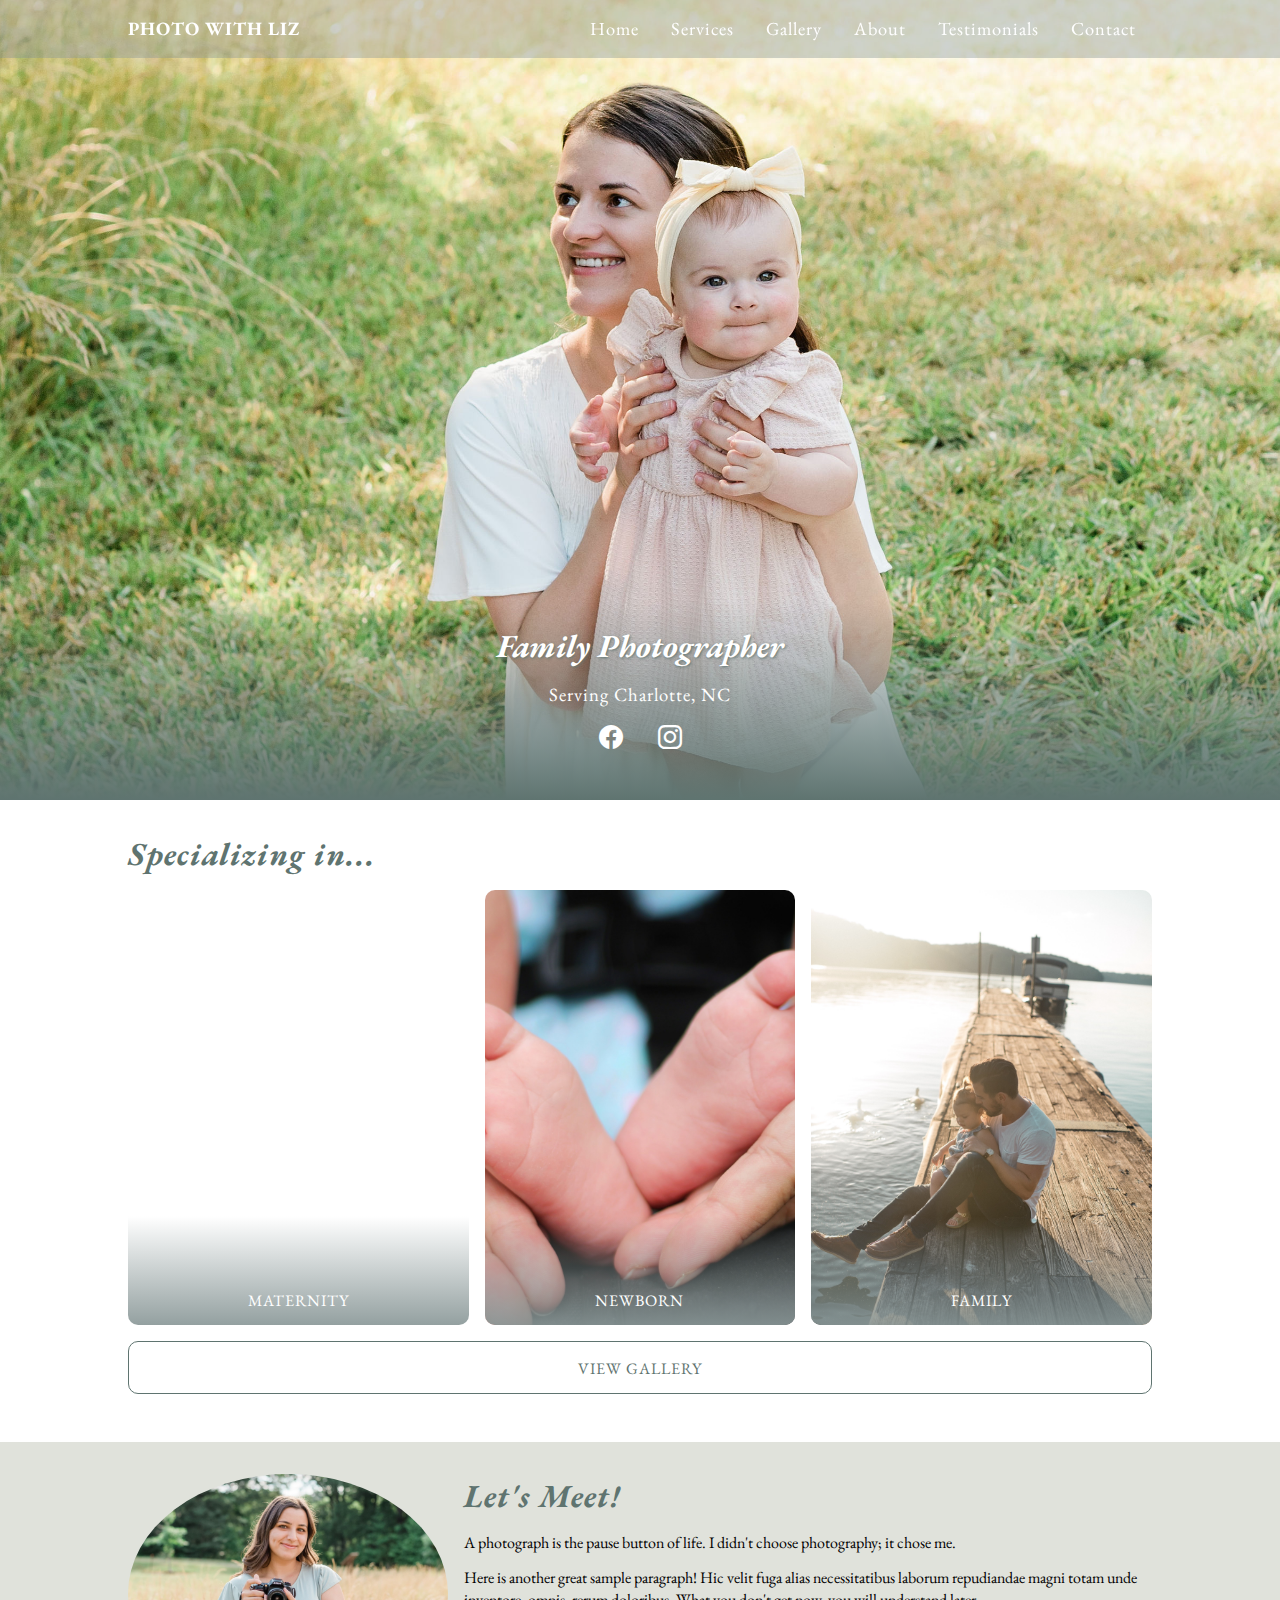
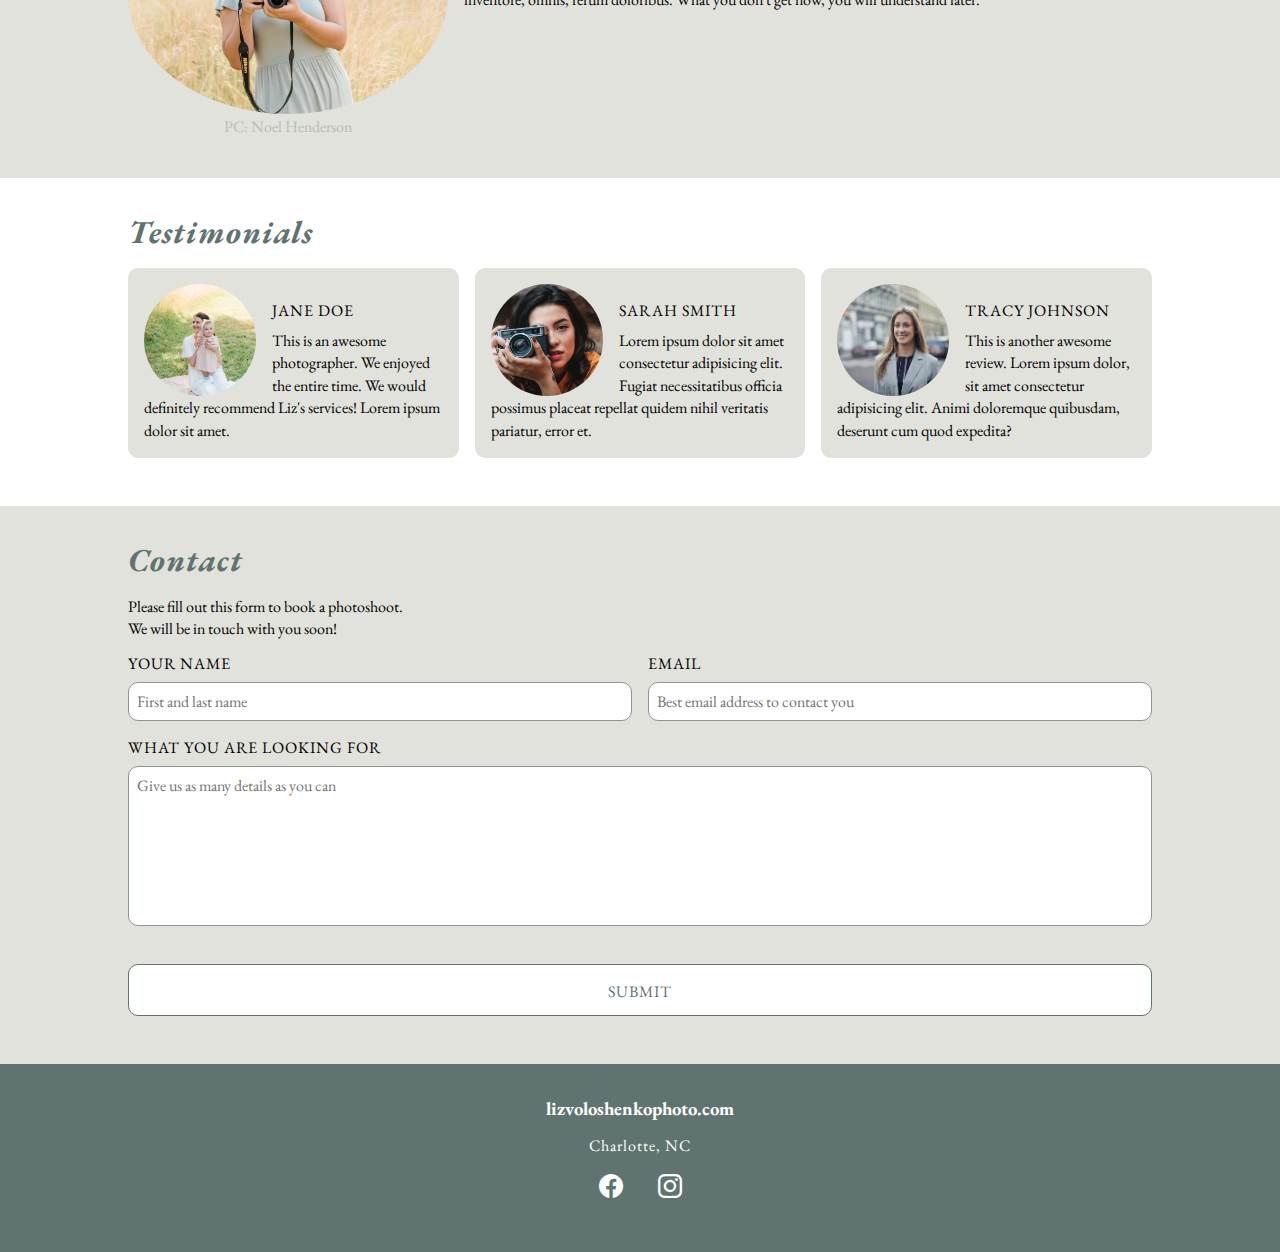
==== index.html @ 610c382b "form test 8" ====
<!DOCTYPE html>
<html lang="en">
  <head>
    <meta charset="UTF-8" />
    <meta http-equiv="X-UA-Compatible" content="IE=edge" />
    <meta name="viewport" content="width=device-width, initial-scale=1.0" />
    <title>photowithliz.com</title>
    <link rel="stylesheet" href="main.css" />
    <link rel="stylesheet" href="media-queries.css" />
  </head>
  <body>
    <!-- Home Page -->
    <header id="home">
      <div class="showcase"></div>
      <!-- Nav Bar -->
      <div class="nav-bar" id="nav-bar">
        <a href="#" onclick="closeMenu()"><h3 class="site-name">photo with liz</h3></a>

        <!-- Desktop Menu -->
        <nav class="desktop-menu" id="desktop-menu">
          <ul class="dt-menu-links-wrap" id="dt-menu-links-wrap">
            <a href="#home"><li>Home</li></a>
            <a href="#services"><li>Services</li></a>
            <a href="gallery.html"><li>Gallery</li></a>
            <a href="#about"><li>About</li></a>
            <a href="#testimonials"><li>Testimonials</li></a>
            <a href="#contact"><li>Contact</li></a>
          </ul>
        </nav>

        <!-- Mobile Menu Button -->
        <input type="checkbox" class="toggler" id="toggler" onclick="togglerFunc()" />
        <div class="menu-btn"><div></div></div>
      </div>

      <!-- Mobile menu -->
      <nav class="mobile-menu" id="mobile-menu">
        <div class="mb-menu-overlay" id="mb-menu-overlay">
          <ul class="mb-menu-links-wrap" id="mb-menu-links-wrap">
            <a onclick="closeMenu()" href="#home"><li>Home</li></a>
            <a onclick="closeMenu()" href="#services"><li>Services</li></a>
            <a onclick="closeMenu()" href="gallery.html"><li>Gallery</li></a>
            <a onclick="closeMenu()" href="#about"><li>About</li></a>
            <a onclick="closeMenu()" href="#testimonials"><li>Testimonials</li></a>
            <a onclick="closeMenu()" href="#contact"><li>Contact</li></a>
          </ul>
        </div>
      </nav>

      <!-- Content -->
      <main>
        <div class="content">
          <h1 class="headline">Family Photographer</h1>
          <h3 class="info">Serving Charlotte, NC</h3>
          <div>
            <a href="#"><i class="bi bi-facebook"></i></a>
            <a href="#"><i class="bi bi-instagram"></i></a>
          </div>
        </div>
      </main>
    </header>

    <!-- Services Section -->
    <section id="services">
      <div class="container">
        <h1 class="heading">Specializing in...</h1>
        <div class="services-list">
          <div class="service">
            <div class="service-img service-img-1">
              <p class="service-description">maternity</p>
            </div>
          </div>
          <div class="service">
            <div class="service-img service-img-2">
              <p class="service-description">newborn</p>
            </div>
          </div>
          <div class="service">
            <div class="service-img service-img-3">
              <p class="service-description">family</p>
            </div>
          </div>
        </div>
        <a href="gallery.html"><p class="gallery-btn">View Gallery</p></a>
      </div>
    </section>

    <!-- About Section-->
    <section id="about" class="bg-color">
      <div class="container">
        <div class="portrait">
          <span class="pc"
            >PC: <a href="https://www.noelhendersonphoto.com/">Noel Henderson</a></span
          >
        </div>
        <h1 class="heading">Let's Meet!</h1>
        <p>A photograph is the pause button of life. I didn't choose photography; it chose me.</p>
        <p>
          Here is another great sample paragraph! Hic velit fuga alias necessitatibus laborum
          repudiandae magni totam unde inventore, omnis, rerum doloribus. What you don't get now,
          you will understand later.
        </p>
        <div></div>
      </div>
    </section>

    <!-- Testimonials Section-->
    <section id="testimonials">
      <div class="container">
        <h1 class="heading">Testimonials</h1>
        <div class="testimonials">
          <div class="testimonial">
            <div class="test-img" id="test-img-1"></div>
            <p>Jane Doe</p>
            <div>
              This is an awesome photographer. We enjoyed the entire time. We would definitely
              recommend Liz's services! Lorem ipsum dolor sit amet.
            </div>
          </div>
          <div class="testimonial">
            <div class="test-img" id="test-img-2"></div>
            <p>Sarah Smith</p>
            <div>
              Lorem ipsum dolor sit amet consectetur adipisicing elit. Fugiat necessitatibus officia
              possimus placeat repellat quidem nihil veritatis pariatur, error et.
            </div>
          </div>
          <div class="testimonial">
            <div class="test-img" id="test-img-3"></div>
            <p>Tracy Johnson</p>
            <div>
              This is another awesome review. Lorem ipsum dolor, sit amet consectetur adipisicing
              elit. Animi doloremque quibusdam, deserunt cum quod expedita?
            </div>
          </div>
        </div>
      </div>
    </section>

    <!-- Contact Section-->
    <section id="contact" class="bg-color">
      <div class="container">
        <h1 class="heading">Contact</h1>
        <form
          id="form"
          name="contact"
          method="POST"
          netlify-honeypot="bot-field"
          data-netlify-recaptcha="true"
          data-netlify="true"
          action="#contact"
        >
          <p>Please fill out this form to book a photoshoot.</p>
          <p class="padding">We will be in touch with you soon!</p>
          <p class="hidden">
            <label> Don't fill this out if you're human: <input name="bot-field" /> </label>
          </p>
          <div class="combined">
            <div class="form-group">
              <label for="name">Your Name</label>
              <input type="text" name="name" placeholder="First and last name" required />
            </div>
            <div class="form-group">
              <label for="email">Email</label>
              <input
                type="email"
                name="email"
                placeholder="Best email address to contact you"
                required
              />
            </div>
          </div>
          <div class="form-group">
            <label for="message">What you are looking for</label>
            <textarea
              name="message"
              placeholder="Give us as many details as you can"
              required
            ></textarea>
          </div>
          <div data-netlify-recaptcha="true"></div>
          <button type="submit" class="submit-btn" id="submit">Submit</button>
        </form>
        <div class="thank-you" id="thank-you">Thank You!</div>
      </div>
    </section>

    <!-- Footer Section -->
    <footer>
      <div class="container">
        <h3><a href="#">lizvoloshenkophoto.com</a></h3>
        <p class="info">Charlotte, NC</p>
        <div>
          <a href="#"><i class="bi bi-facebook"></i></a>
          <a href="#"><i class="bi bi-instagram"></i></a>
        </div>
      </div>
    </footer>

    <!-- Scripts -->
    <script src="main.js"></script>
  </body>
</html>
---- main.css ----
/* import Google Fonts */
@import url('https://fonts.googleapis.com/css2?family=EB+Garamond:ital,wght@0,400;0,500;1,400;1,500&display=swap');
/* import Bootstrap icons */
@import url('https://cdn.jsdelivr.net/npm/bootstrap-icons@1.8.3/font/bootstrap-icons.css');

/* Resets and Utilities */
* {
  box-sizing: border-box;
  margin: 0;
  padding: 0;
  border: none;
  outline: none;
  z-index: 0;
}

html,
body {
  font-family: 'EB Garamond', sans-serif;
  line-height: 1.4;
  scroll-behavior: smooth;
  overflow-x: hidden;
}

a {
  color: inherit;
  text-decoration: none;
}

a:hover {
  color: var(--first-color);
  transition: color 0.4s ease;
}

ul {
  list-style: none;
}

.bg-color {
  background-color: var(--first-color);
}

.container {
  padding: 2rem 2rem 3rem;
  position: relative;
  height: 100%;
}

.heading {
  color: var(--fifth-color);
  font-style: italic;
  padding-bottom: 0.8rem;
  letter-spacing: 1px;
}

.heading + p {
  padding-bottom: 0.8rem;
}

.hidden {
  display: none;
}

/* Colors */
:root {
  --first-color: #e0e2db;
  --second-color: #d2d4c8;
  --third-color: #b8bdb5;
  --fourth-color: #889696;
  --fifth-color: #5f7470;
  --test-color-1: #ddc650;
}

/* --------- Header Section --------- */
header {
  height: 42rem;
  color: white;
}

.showcase {
  left: 25%;
  transform: translateX(-25%);
  width: 200%;
  height: 42rem;
  background: url(img/hero.jpeg) no-repeat center center / cover;
}

.showcase:after {
  content: '';
  position: absolute;
  top: 0;
  left: 0;
  height: 100%;
  width: 100%;
  background: linear-gradient(
    transparent,
    transparent,
    transparent,
    transparent,
    var(--fifth-color)
  );
}

/* Nav Bar */
.nav-bar {
  position: fixed;
  width: 100%;
  display: flex;
  align-items: center;
  justify-content: space-between;
  padding: 1rem;
  z-index: 2;
  background-color: rgba(136, 150, 150, 0.4);
  transition: all 0.5s ease;
  top: 0;
}

.site-name {
  text-transform: uppercase;
  letter-spacing: 1px;
}

.site-name:hover {
  text-shadow: 0px 0px 0px var(--fifth-color);
}

/* Desktop Menu */
.desktop-menu {
  display: none;
}

/* Mobile Menu Button */
.toggler {
  position: absolute;
  top: 0;
  right: 0;
  z-index: 5;
  cursor: pointer;
  width: 4rem;
  height: 4rem;
  opacity: 0;
}

.menu-btn {
  z-index: 1;
  width: 1.8rem;
  display: flex;
  align-items: center;
}

.menu-btn > div {
  position: relative;
  width: 100%;
  height: 2px;
  background-color: white;
  transition: all 0.5s ease;
}

.menu-btn > div:before,
.menu-btn > div:after {
  content: '';
  position: absolute;
  z-index: 1;
  top: -8px;
  width: 100%;
  height: 2px;
  background: inherit;
}

.menu-btn > div:after {
  top: 8px;
}

.toggler:checked + .menu-btn > div {
  transform: rotate(135deg);
}

.toggler:checked + .menu-btn > div:before,
.toggler:checked + .menu-btn > div:after {
  top: 0;
  transform: rotate(90deg);
}

.toggler:checked:hover + .menu-btn > div {
  transform: rotate(225deg);
}

.toggler:hover + .menu-btn > div,
.toggler:checked:hover + .menu-btn > div {
  background-color: var(--first-color);
}

/* Mobile Menu */
.mobile-menu {
  visibility: hidden;
  position: fixed;
  top: 0;
  left: 0;
  width: 100%;
  height: 100%;
  overflow: hidden;
  display: flex;
  align-items: center;
  justify-content: center;
  z-index: 1;
  text-transform: uppercase;
}

.mb-menu-overlay {
  background: rgba(95, 116, 112, 0.9);
  border-radius: 50%;
  width: 100rem;
  height: 100rem;
  display: flex;
  flex: none;
  align-items: center;
  justify-content: center;
  transform: scale(0);
  transition: all 0.4s ease;
}

.mb-menu-links-wrap {
  text-align: center;
  opacity: 0;
  transition: opacity 0.5s ease;
  color: white;
}

.mb-menu-links-wrap li {
  font-size: 1.3rem;
  padding: 2rem 6rem;
  letter-spacing: 1px;
}

.mb-menu-links-wrap li:hover {
  color: var(--first-color);
  transition: color 0.4s ease;
}

.mb-menu-links-wrap li:active {
  background: rgba(95, 116, 112, 0.8);
}

/* Content */
main {
  padding-top: 31rem;
  position: absolute;
  top: 0;
  left: 0;
  width: 100%;
  height: 42rem;
}

.content {
  text-align: center;
  width: 100%;
}

.headline {
  font-style: italic;
  text-shadow: 1px 1px 3px var(--fifth-color);
}

.info {
  font-weight: normal;
  padding: 0.8rem 0;
  letter-spacing: 1px;
}

.bi {
  padding: 1rem;
  font-size: 1.5rem;
}

/* --------- Services Section --------- */
.services-list {
  display: flex;
  flex-direction: column;
}

.service {
  position: relative;
  padding-bottom: 1rem;
}

.service-img {
  border-radius: 10px;
}

.service-img-1 {
  background: url(img/pexels-georgia-maciel-2168821.jpeg) no-repeat center center / cover;
}
.service-img-2 {
  background: url(img/bonnie-kittle--f7bKsvOgwU-unsplash.jpg) no-repeat center center / cover;
}
.service-img-3 {
  background: url(img/caleb-jones-rpPvrOQmR2s-unsplash.jpg) no-repeat center center / cover;
}

.service-description {
  text-transform: uppercase;
  letter-spacing: 1px;
  padding: 10rem 0 0.8rem;
  color: white;
  width: 100%;
  text-align: center;
  background: linear-gradient(
    transparent,
    transparent,
    transparent,
    transparent,
    rgba(136, 150, 150, 0.9)
  );
  border-radius: 10px;
}

.gallery-btn {
  text-align: center;
  text-transform: uppercase;
  letter-spacing: 1px;
  padding: 1rem 0 0.8rem;
  border: 1px solid var(--fifth-color);
  color: var(--fifth-color);
  border-radius: 10px;
}

.gallery-btn:hover {
  color: var(--third-color);
  border: 1px solid var(--third-color);
  transition: all 0.4s ease;
}

/* --------- About Section --------- */
.portrait {
  background: url(img/liz.jpg) no-repeat center center / cover;
  width: 20rem;
  height: 15rem;
  border-radius: 50%;
  margin: 0 auto 1rem;
  position: relative;
}

.pc {
  text-align: center;
  color: var(--third-color);
  position: absolute;
  left: 50%;
  transform: translatex(-50%);
  bottom: 0;
  margin-bottom: -1.5rem;
}

.pc a:hover {
  color: var(--fourth-color);
}

/* --------- Testimonials Section --------- */
.testimonial {
  padding: 1rem;
  margin-bottom: 0.8rem;
  background-color: var(--first-color);
  border-radius: 10px;
  display: flex;
  flex-direction: column;
  align-items: center;
  text-align: center;
}

.testimonial > p {
  padding: 1rem 0 0.5rem 0;
  text-transform: uppercase;
  letter-spacing: 1px;
}

.test-img {
  height: 7rem;
  width: 7rem;
  border-radius: 50%;
}

#test-img-1 {
  background: url(img/hero.jpeg) no-repeat center center / cover;
}

#test-img-2 {
  background: url(img/photographer.jpeg) no-repeat center center / cover;
}

#test-img-3 {
  background: url(img/portrait.jpg) no-repeat center center / cover;
}

/* --------- Contact Section --------- */
form .padding {
  padding-bottom: 0.8rem;
}

.form-group {
  padding-bottom: 1rem;
  width: 100%;
}

label {
  display: block;
  text-transform: uppercase;
  letter-spacing: 1px;
  padding-bottom: 0.4rem;
}

input,
textarea {
  padding: 0.5rem 0.5rem;
  font-family: 'EB Garamond', sans-serif;
  font-size: 1rem;
  width: 100%;
  color: var(--fifth-color);
  border: 1px solid var(--fourth-color);
  border-radius: 10px;
}

input:focus,
textarea:focus {
  border-color: var(--third-color);
}

textarea {
  height: 10rem;
  width: 100%;
  resize: none;
}

.submit-btn {
  text-align: center;
  text-transform: uppercase;
  letter-spacing: 1px;
  padding: 1rem 0 0.8rem;
  border: 1px solid var(--fifth-color);
  color: var(--fifth-color);
  border-radius: 10px;
  background-color: white;
  margin-top: 1rem;
  width: 100%;
  font-family: 'EB Garamond', sans-serif;
  font-size: 1rem;
}

.submit-btn:hover {
  color: var(--third-color);
  border: 1px solid var(--third-color);
  transition: all 0.4s ease;
}

.thank-you {
  display: none;
  text-align: center;
  text-transform: uppercase;
  letter-spacing: 1px;
  padding: 1rem 0 0.8rem;
  border: 1px solid var(--third-color);
  color: var(--third-color);
  border-radius: 10px;
  background-color: white;
  margin-top: 1rem;
  width: 100%;
  font-family: 'EB Garamond', sans-serif;
  font-size: 1rem;
}

/* --------- Footer Section --------- */
footer {
  color: white;
  background-color: var(--fifth-color);
  text-align: center;
}

.footer-info {
  display: flex;
  justify-content: space-evenly;
}
---- media-queries.css ----
/* ----- Media Queries ----- */
/* Extra small devices (phones, 600px and down) */
@media only screen and (max-width: 600px) {
}

/* Small devices (portrait tablets and large phones, 600px and up) */
@media only screen and (min-width: 600px) {
  .showcase {
    left: 20%;
    transform: translateX(-20%);
    width: 150%;
  }

  .service-description {
    padding: 18rem 0 0.8rem;
  }
}

/* Medium devices (landscape tablets, 768px and up) */
@media only screen and (min-width: 768px) {
  html,
  body {
    font-size: 1.1rem;
  }

  .showcase {
    left: 10%;
    transform: translateX(-10%);
    width: 120%;
  }

  .service-description {
    padding: 25rem 0 0.8rem;
  }

  .gallery {
    column-count: 3;
  }
}

/* Large devices (laptops/desktops, 992px and up) */
@media only screen and (min-width: 992px) {
  html,
  body {
    font-size: 1rem;
  }

  header,
  .showcase,
  main {
    height: 50rem;
  }

  main {
    padding-top: 39rem;
  }

  .container {
    padding: 2rem 8% 3rem;
  }

  /* Navbar */
  .nav-bar {
    padding: 0 8%;
  }

  .desktop-menu {
    display: block;
  }

  .dt-menu-links-wrap {
    display: flex;
  }

  .dt-menu-links-wrap li {
    padding: 1rem;
    font-size: 1.15rem;
    letter-spacing: 1px;
  }

  .dt-menu-links-wrap li:hover {
    background-color: rgba(136, 150, 150, 0.4);
    color: white;
    transition: all 0.4s ease;
  }

  .dt-menu-links-wrap li:hover a {
    color: white;
  }

  .active {
    background-color: rgba(136, 150, 150, 0.5);
  }

  .toggler,
  .menu-btn {
    display: none;
  }

  /* Services */
  .service {
    width: 100vw;
  }

  .services-list {
    flex-direction: row;
  }

  .service-img-2 {
    margin: 0 1rem;
  }

  /* Gallery */
  .gallery {
    padding: 2rem 8% 3rem;
  }

  /* About */
  .portrait {
    float: left;
    margin-right: 1rem;
  }

  #about .container div:last-child {
    clear: both;
  }

  /* Testimonials */
  #testimonials {
    clear: both;
  }

  .testimonials {
    display: flex;
  }

  .testimonial {
    display: block;
    margin: 0;
    text-align: unset;
    width: 33%;
  }

  .testimonials .testimonial:nth-child(2) {
    margin-left: 1rem;
    margin-right: 1rem;
  }

  .test-img {
    float: left;
    margin-right: 1rem;
  }

  /* Contact */
  .combined {
    display: flex;
  }

  .combined div:first-child {
    margin-right: 1rem;
  }
}

/* Extra large devices (large laptops and desktops, 1200px and up) */
@media only screen and (min-width: 1200px) {
  .showcase {
    left: 0;
    transform: translateX(0%);
    width: 100%;
  }

  .container {
    padding: 2rem 10% 3rem;
  }

  .nav-bar {
    padding: 0 10%;
  }

  .gallery {
    padding: 2rem 10% 3rem;
  }
}
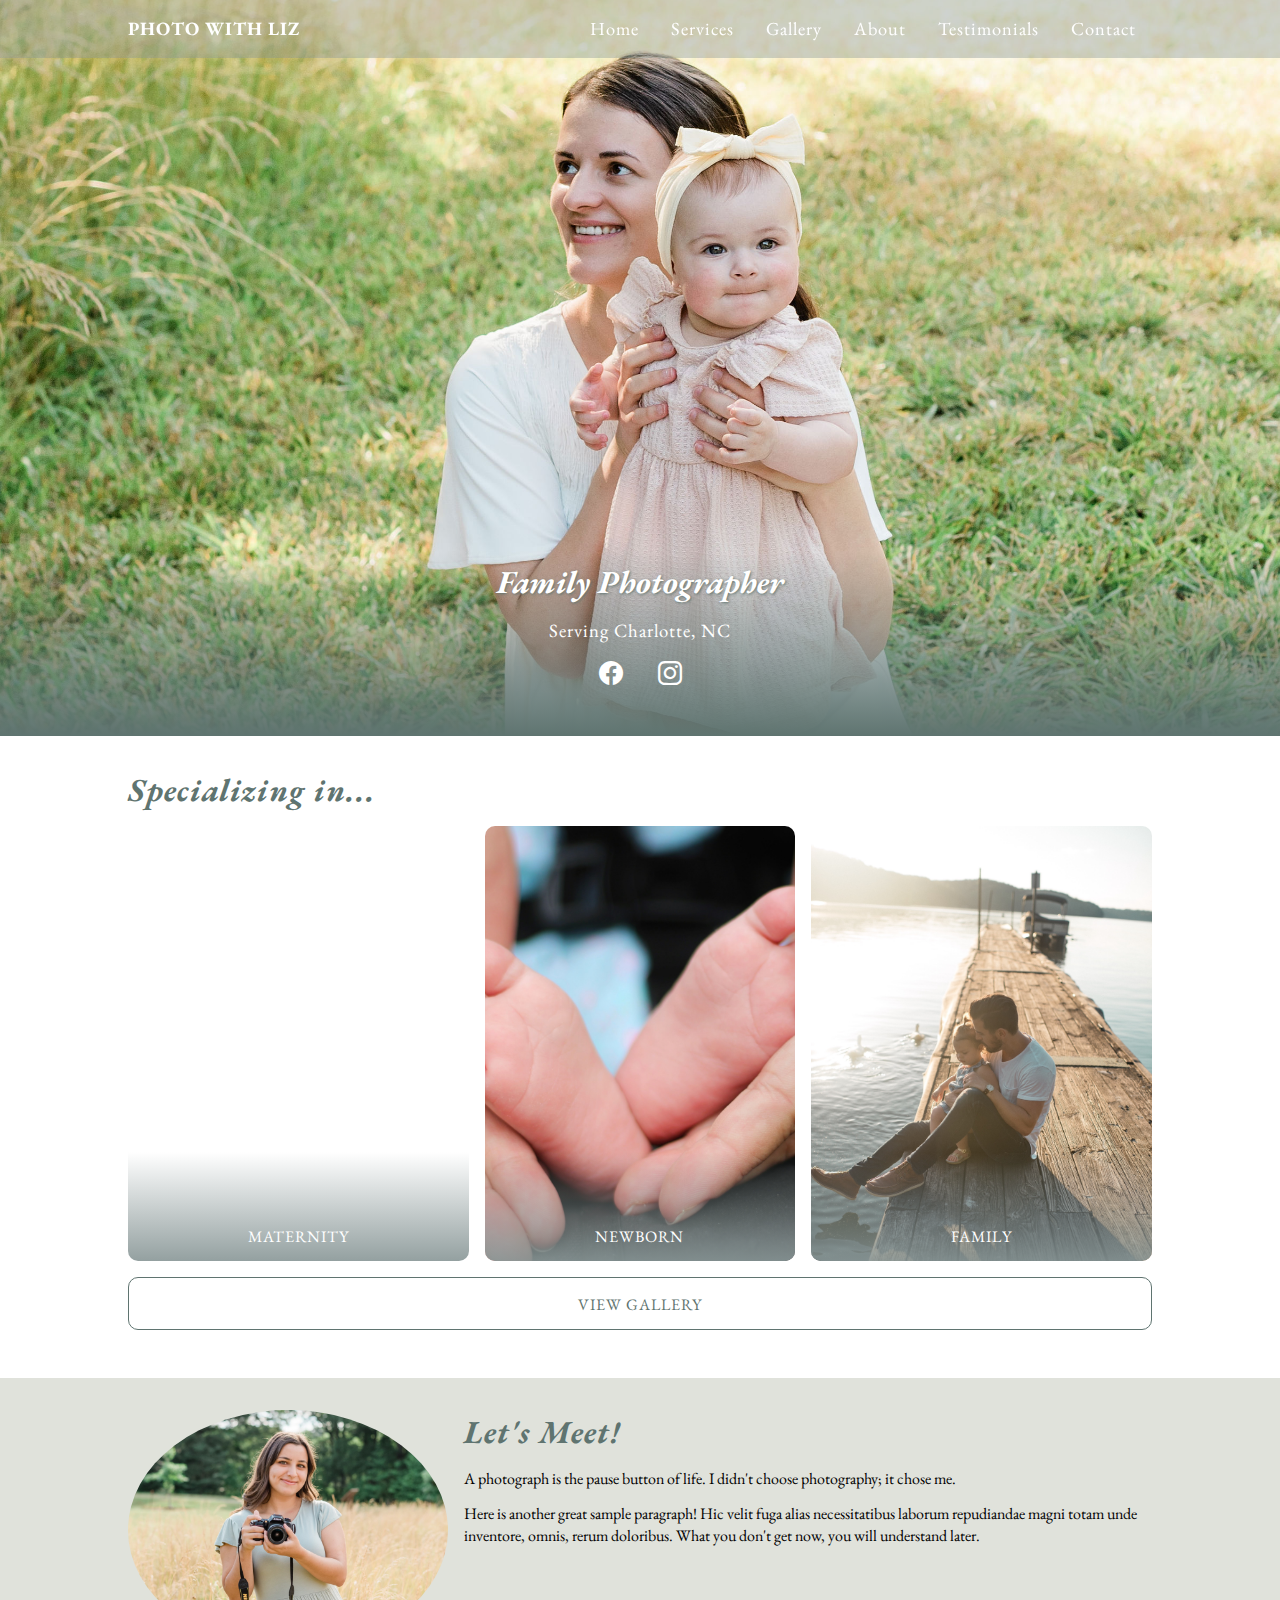
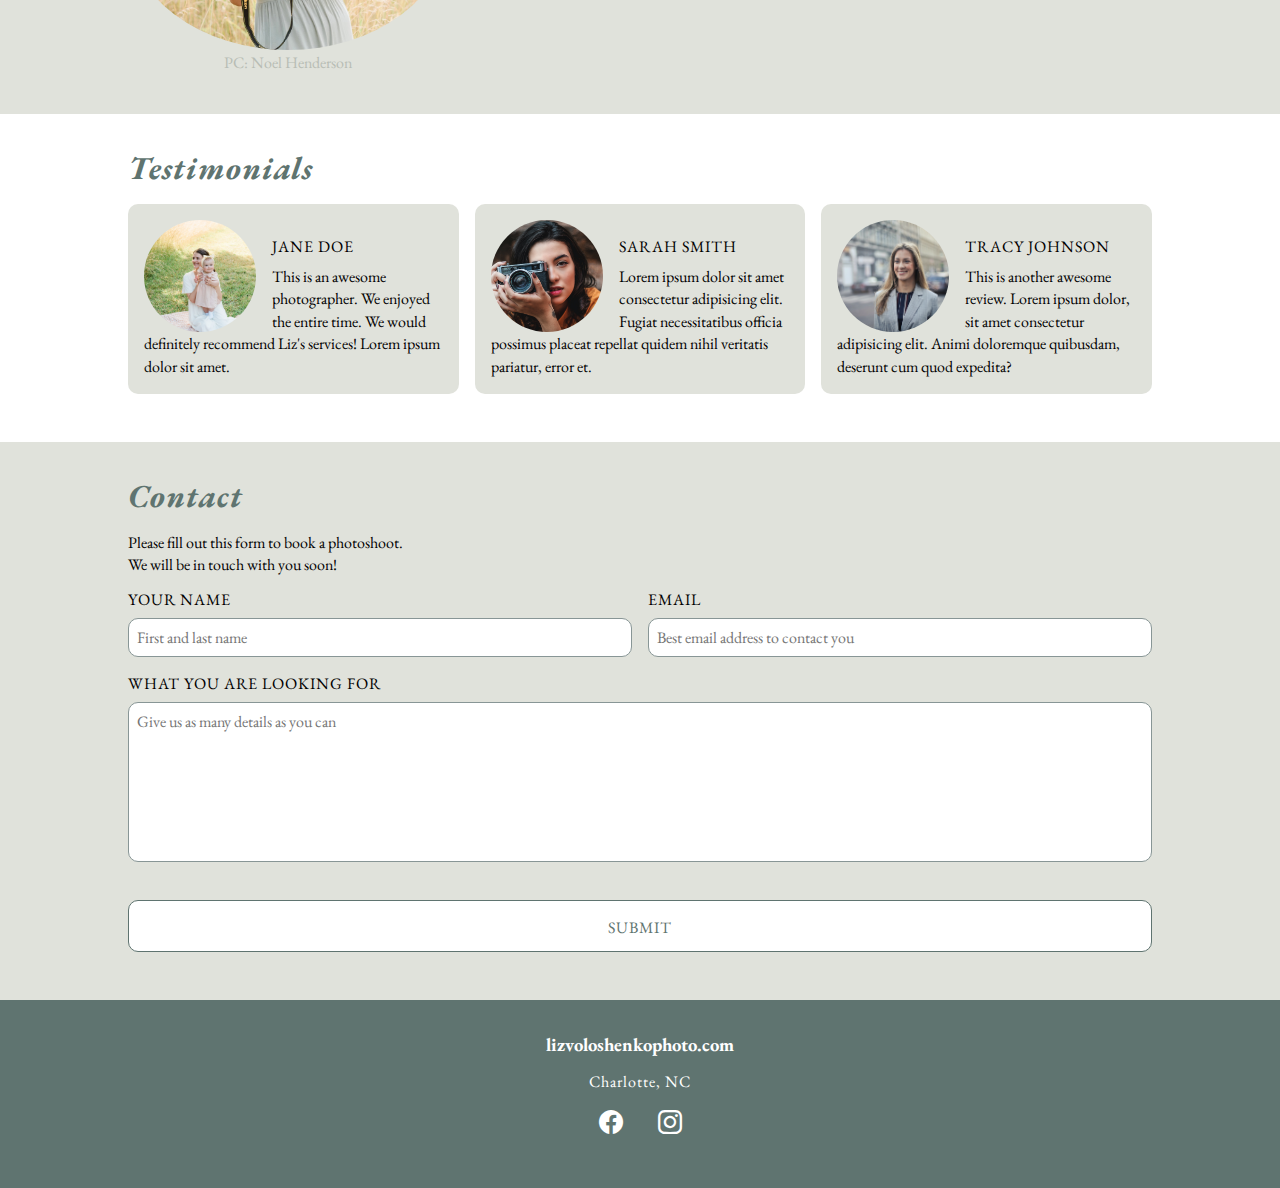
==== commit 50831396: "kept navbar visible on larger screens, adjusted anchor for every section" ====
--- a/index.html
+++ b/index.html
@@ -61,7 +61,8 @@
     </header>
 
     <!-- Services Section -->
-    <section id="services">
+    <span id="services" class="anchor"></span>
+    <section id="services-section">
       <div class="container">
         <h1 class="heading">Specializing in...</h1>
         <div class="services-list">
@@ -86,7 +87,8 @@
     </section>
 
     <!-- About Section-->
-    <section id="about" class="bg-color">
+    <span id="about" class="anchor"></span>
+    <section id="about-section" class="bg-color">
       <div class="container">
         <div class="portrait">
           <span class="pc"
@@ -105,7 +107,8 @@
     </section>
 
     <!-- Testimonials Section-->
-    <section id="testimonials">
+    <span id="testimonials" class="anchor"></span>
+    <section id="testimonials-section">
       <div class="container">
         <h1 class="heading">Testimonials</h1>
         <div class="testimonials">
@@ -138,7 +141,8 @@
     </section>
 
     <!-- Contact Section-->
-    <section id="contact" class="bg-color">
+    <span id="contact" class="anchor"></span>
+    <section id="contact-section" class="bg-color">
       <div class="container">
         <h1 class="heading">Contact</h1>
         <form
@@ -148,8 +152,8 @@
           netlify-honeypot="bot-field"
           data-netlify-recaptcha="true"
           data-netlify="true"
-          action="#contact"
         >
+          <input type="hidden" name="subject" value="Photoshoot request from website" />
           <p>Please fill out this form to book a photoshoot.</p>
           <p class="padding">We will be in touch with you soon!</p>
           <p class="hidden">
--- a/main.css
+++ b/main.css
@@ -60,6 +60,13 @@
   display: none;
 }
 
+.anchor {
+  display: block;
+  height: 3.5rem;
+  margin-top: -3.5rem;
+  visibility: hidden;
+}
+
 /* Colors */
 :root {
   --first-color: #e0e2db;
--- a/media-queries.css
+++ b/media-queries.css
@@ -48,11 +48,11 @@
   header,
   .showcase,
   main {
-    height: 50rem;
+    height: 46rem;
   }
 
   main {
-    padding-top: 39rem;
+    padding-top: 35rem;
   }
 
   .container {
@@ -121,12 +121,12 @@
     margin-right: 1rem;
   }
 
-  #about .container div:last-child {
+  #about-section .container div:last-child {
     clear: both;
   }
 
   /* Testimonials */
-  #testimonials {
+  #testimonials-section {
     clear: both;
   }
 
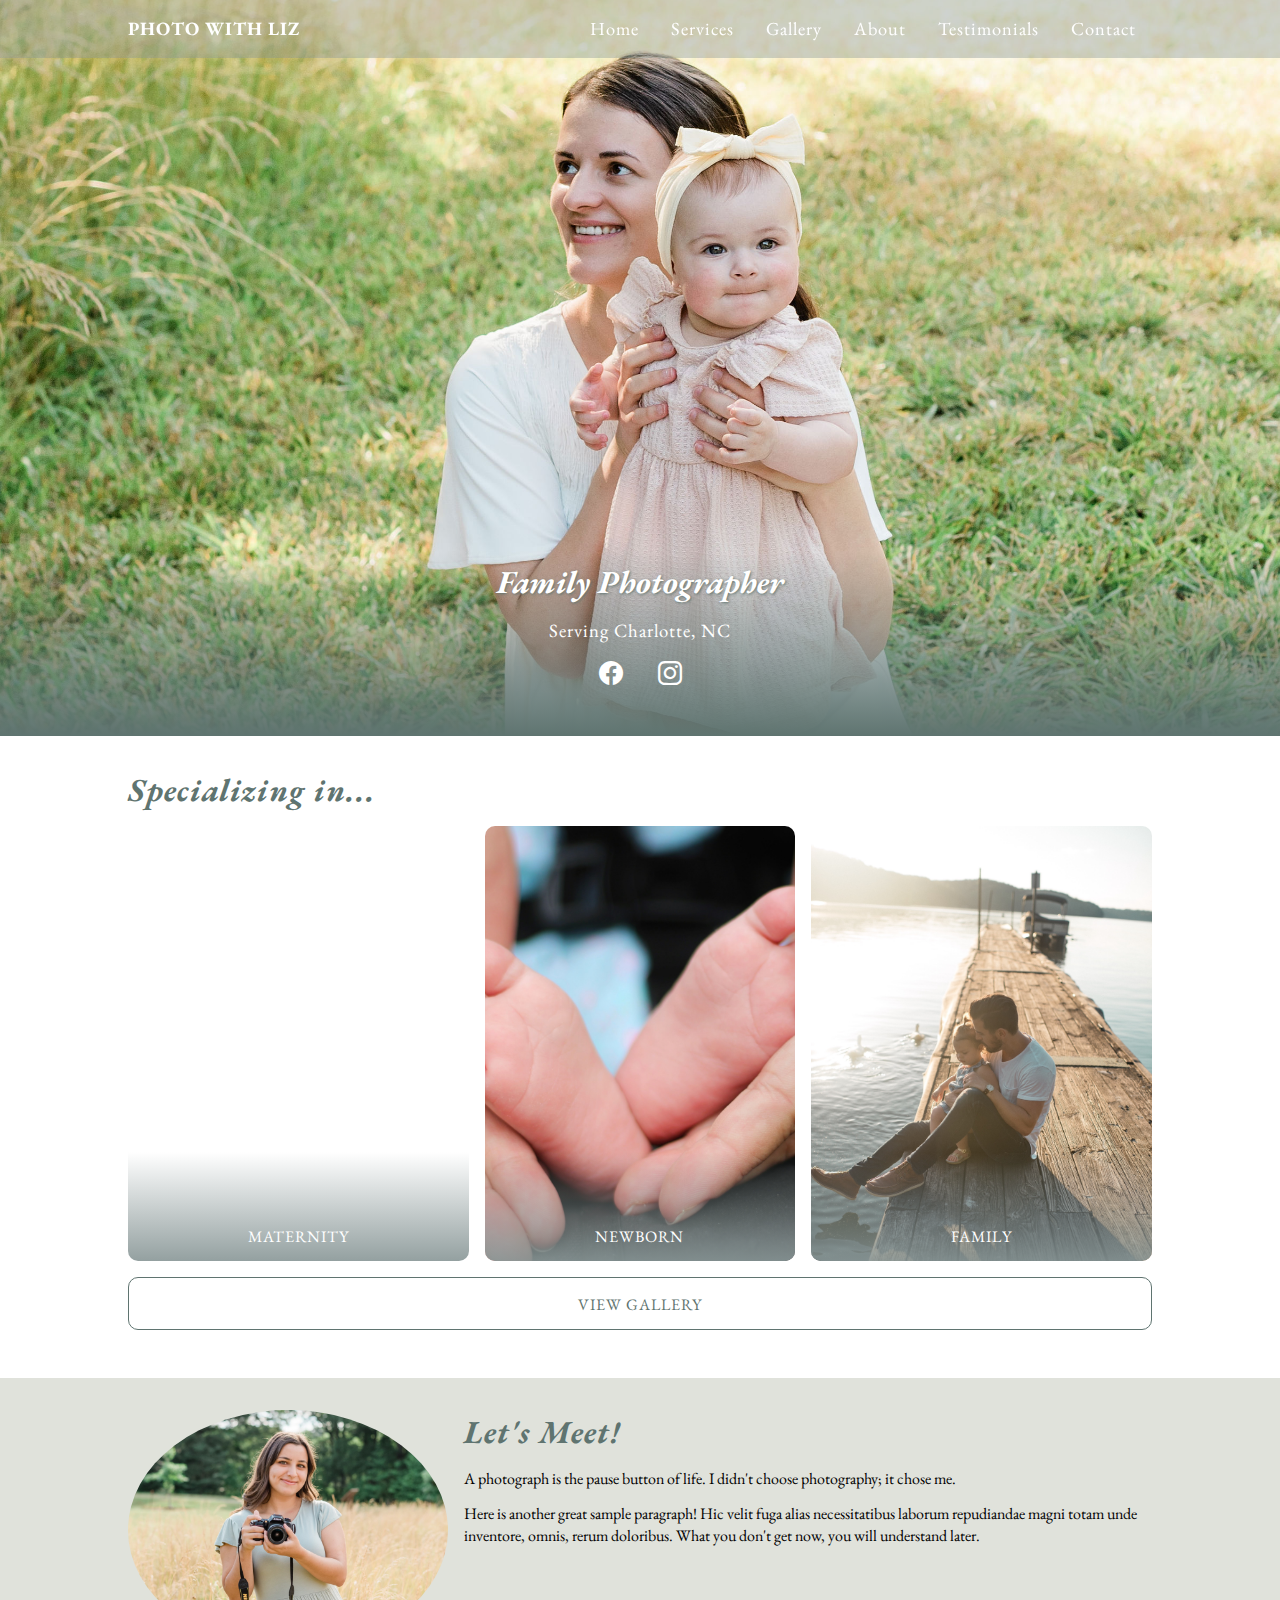
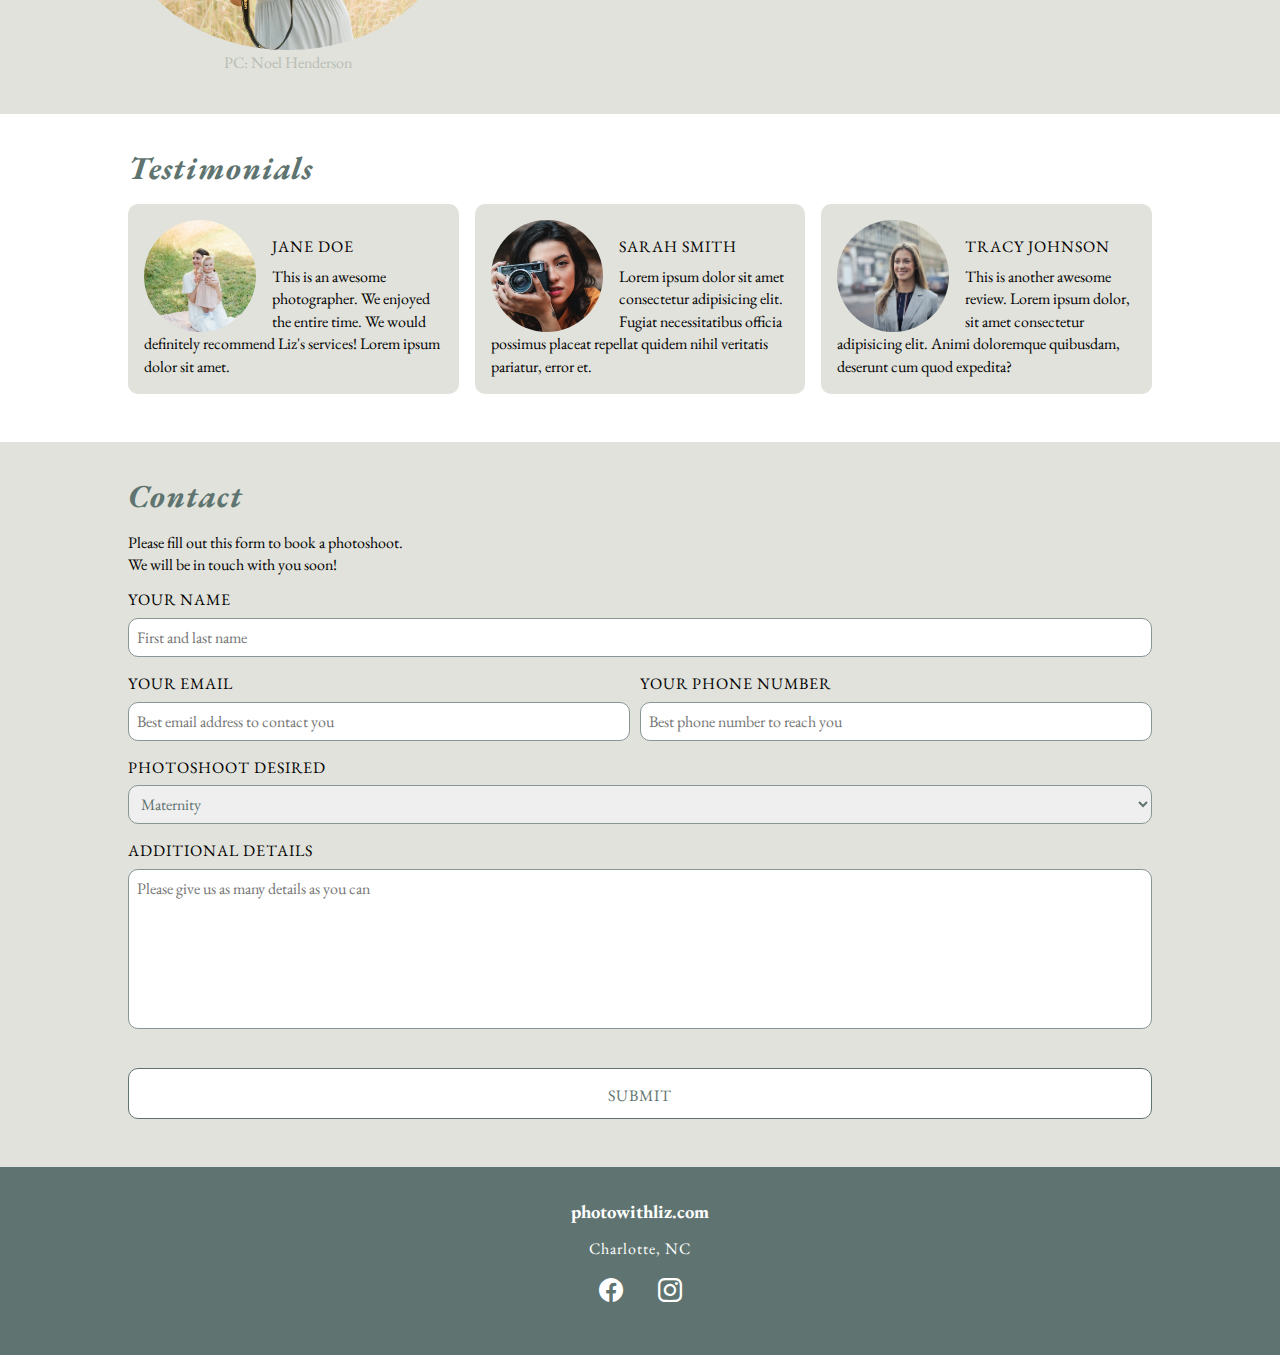
==== commit b9aedadd: "updated form" ====
--- a/index.html
+++ b/index.html
@@ -159,13 +159,13 @@
           <p class="hidden">
             <label> Don't fill this out if you're human: <input name="bot-field" /> </label>
           </p>
+          <div class="form-group">
+            <label for="name">Your Name</label>
+            <input type="text" name="name" placeholder="First and last name" required />
+          </div>
           <div class="combined">
             <div class="form-group">
-              <label for="name">Your Name</label>
-              <input type="text" name="name" placeholder="First and last name" required />
-            </div>
-            <div class="form-group">
-              <label for="email">Email</label>
+              <label for="email">Your email</label>
               <input
                 type="email"
                 name="email"
@@ -173,12 +173,29 @@
                 required
               />
             </div>
+            <div class="form-group">
+              <label for="phone">Your phone number</label>
+              <input
+                type="number"
+                name="phone"
+                placeholder="Best phone number to reach you"
+                required
+              />
+            </div>
           </div>
           <div class="form-group">
-            <label for="message">What you are looking for</label>
+            <label for="type">Photoshoot desired</label>
+            <select name="type">
+              <option value="maternity">Maternity</option>
+              <option value="newborn">Newborn</option>
+              <option value="family">Family</option>
+            </select>
+          </div>
+          <div class="form-group">
+            <label for="message">Additional details</label>
             <textarea
               name="message"
-              placeholder="Give us as many details as you can"
+              placeholder="Please give us as many details as you can"
               required
             ></textarea>
           </div>
@@ -192,7 +209,7 @@
     <!-- Footer Section -->
     <footer>
       <div class="container">
-        <h3><a href="#">lizvoloshenkophoto.com</a></h3>
+        <h3><a href="#">photowithliz.com</a></h3>
         <p class="info">Charlotte, NC</p>
         <div>
           <a href="#"><i class="bi bi-facebook"></i></a>
--- a/main.css
+++ b/main.css
@@ -414,7 +414,8 @@
 }
 
 input,
-textarea {
+textarea,
+select {
   padding: 0.5rem 0.5rem;
   font-family: 'EB Garamond', sans-serif;
   font-size: 1rem;
@@ -424,8 +425,13 @@
   border-radius: 10px;
 }
 
+select {
+  padding: 0.44rem 0.5rem;
+}
+
 input:focus,
-textarea:focus {
+textarea:focus,
+select:focus {
   border-color: var(--third-color);
 }
 
--- a/media-queries.css
+++ b/media-queries.css
@@ -155,9 +155,8 @@
   .combined {
     display: flex;
   }
-
-  .combined div:first-child {
-    margin-right: 1rem;
+  input[name='email'] {
+    width: 98%;
   }
 }
 
